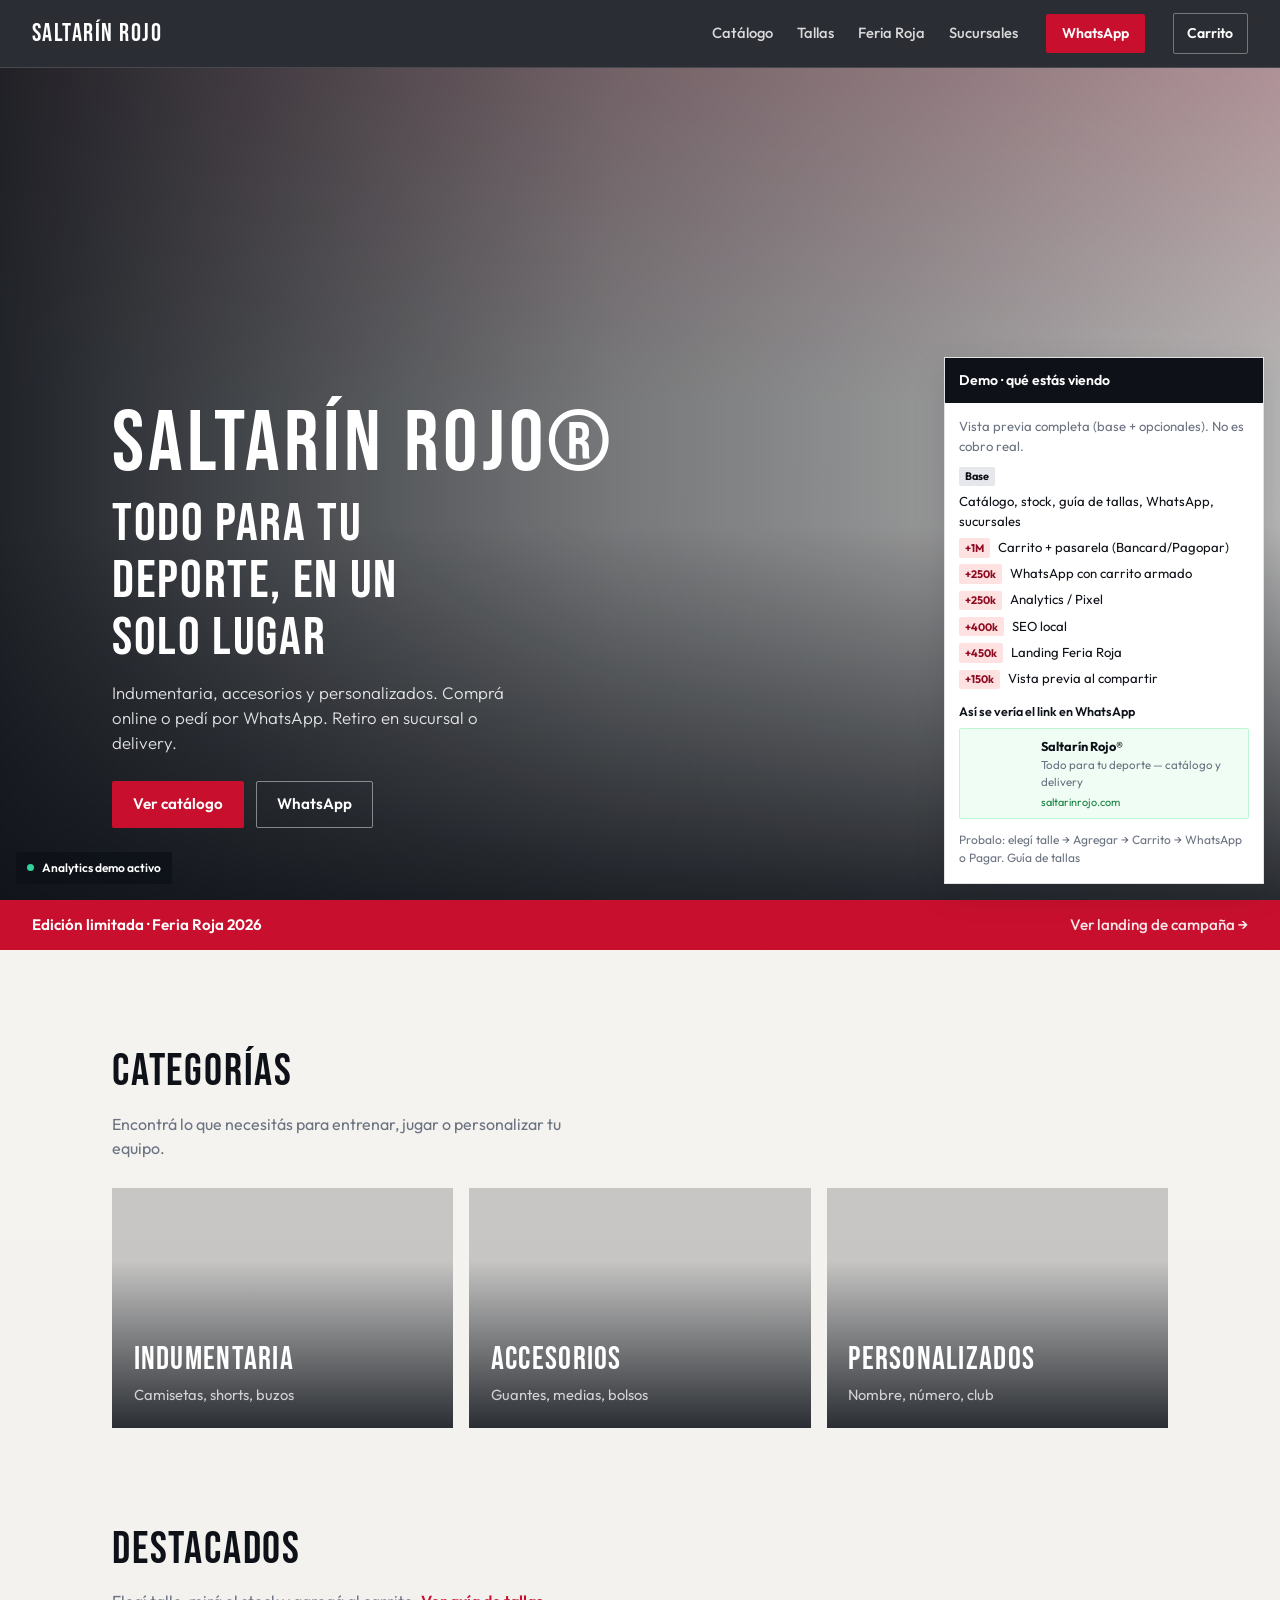
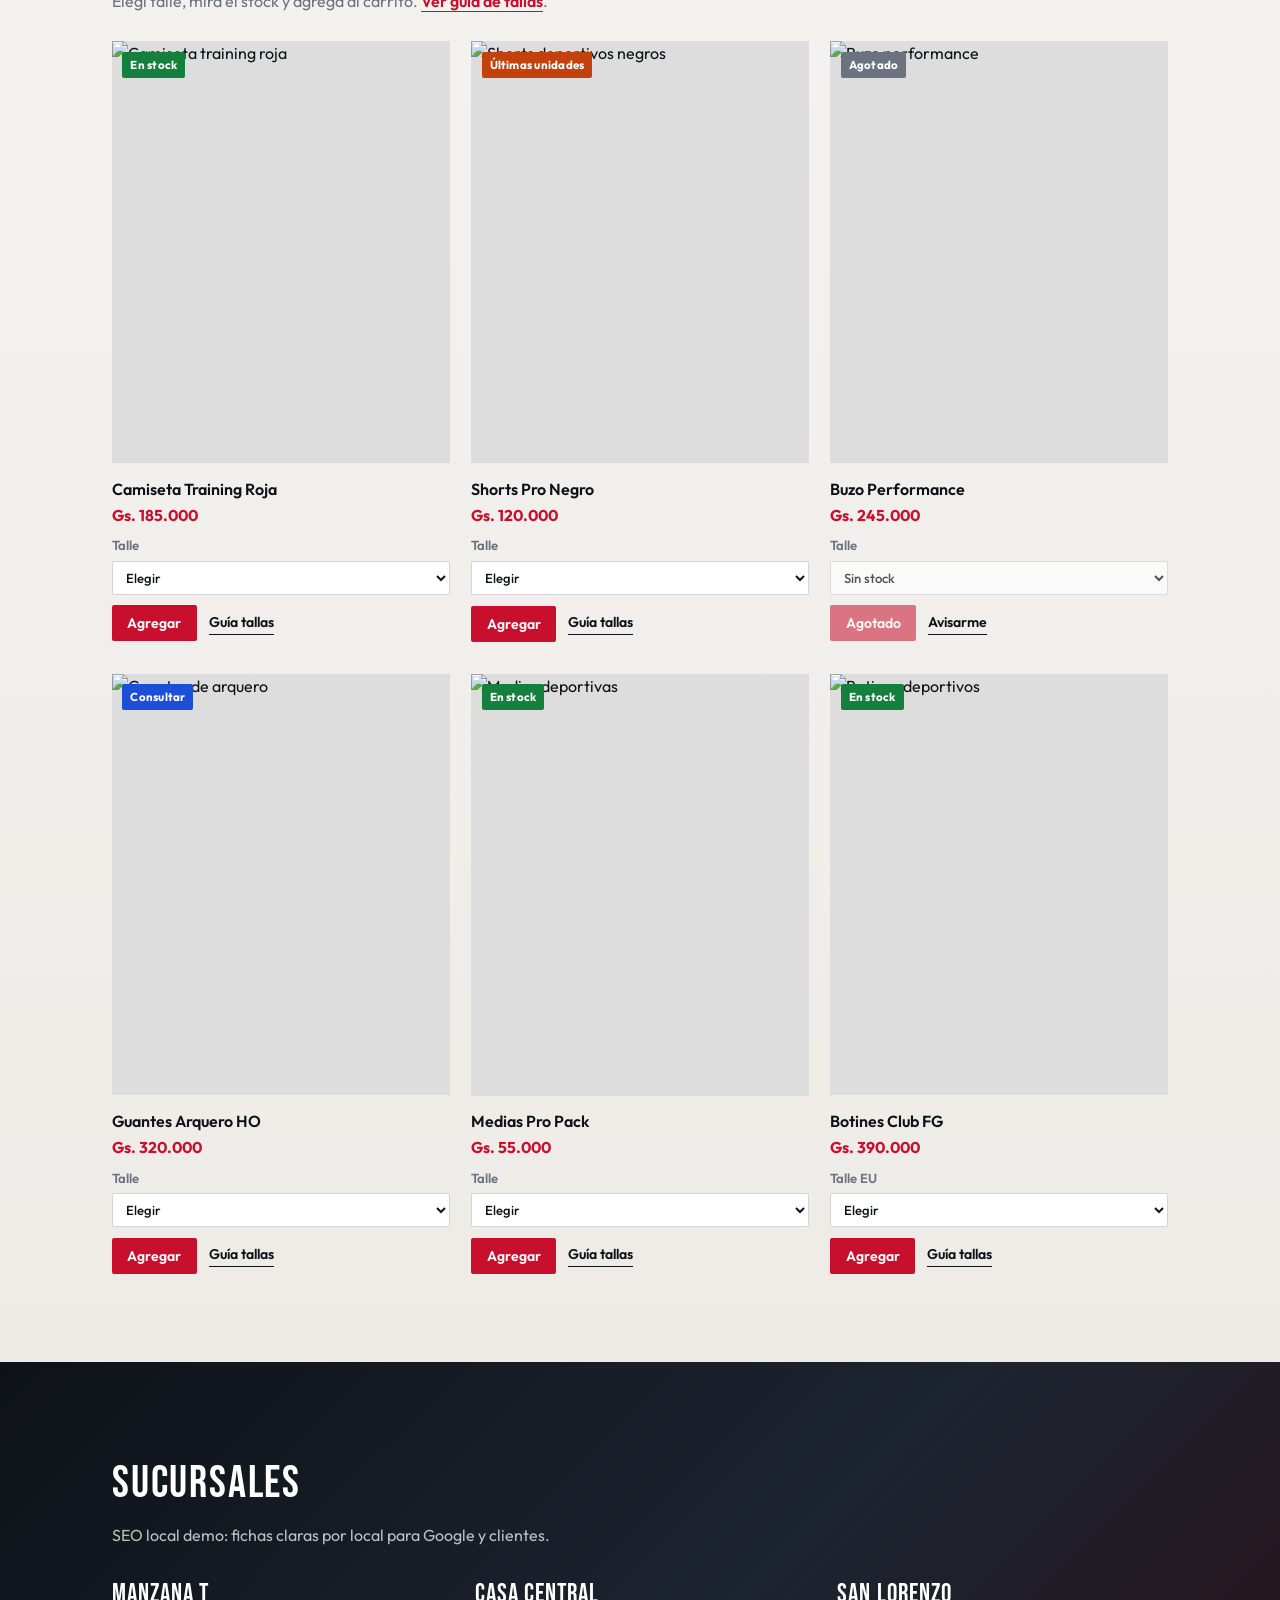
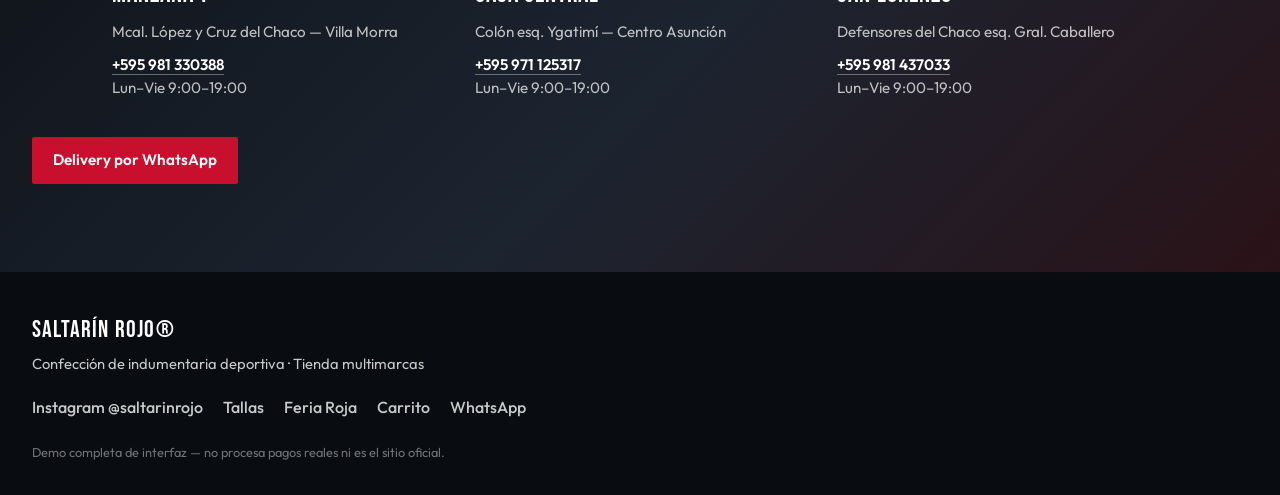
==== index.html @ d2ae8143 "Demo Saltarin Rojo para revision de cliente" ====
<!DOCTYPE html>
<html lang="es">
<head>
  <meta charset="UTF-8" />
  <meta name="viewport" content="width=device-width, initial-scale=1" />
  <title>Saltarín Rojo® — Demo completa</title>
  <meta name="description" content="Demo completa: catálogo, carrito, pasarela, campaña y más. Asunción, Paraguay." />
  <meta property="og:title" content="Saltarín Rojo® — Todo para tu deporte" />
  <meta property="og:description" content="Indumentaria, accesorios y personalizados. Catálogo y delivery en Asunción." />
  <meta property="og:image" content="https://images.unsplash.com/photo-1574629810360-7efbbe195018?auto=format&fit=crop&w=1200&q=80" />
  <link rel="preconnect" href="https://fonts.googleapis.com" />
  <link rel="preconnect" href="https://fonts.gstatic.com" crossorigin />
  <link href="https://fonts.googleapis.com/css2?family=Bebas+Neue&family=Outfit:wght@300;400;500;600;700&display=swap" rel="stylesheet" />
  <link rel="stylesheet" href="styles.css" />
</head>
<body>
  <div class="analytics-pill" title="Opcional: Analytics + Meta Pixel">
    <span class="dot"></span> Analytics demo activo
  </div>

  <header class="site-header" id="top">
    <a class="logo" href="index.html">Saltarín Rojo</a>
    <nav class="nav" aria-label="Principal">
      <a href="#catalogo">Catálogo</a>
      <a href="tallas.html">Tallas</a>
      <a href="campana.html">Feria Roja</a>
      <a href="#sucursales">Sucursales</a>
    </nav>
    <a class="nav-cta" href="https://wa.me/595981701333" target="_blank" rel="noopener">WhatsApp</a>
    <a class="cart-btn" href="carrito.html" aria-label="Carrito">
      Carrito
      <span class="cart-badge" data-cart-count hidden>0</span>
    </a>
    <button class="menu-btn" type="button" aria-label="Abrir menú" aria-expanded="false">
      <span></span><span></span>
    </button>
  </header>

  <div class="mobile-nav" hidden>
    <a href="#catalogo">Catálogo</a>
    <a href="tallas.html">Tallas</a>
    <a href="campana.html">Feria Roja</a>
    <a href="#sucursales">Sucursales</a>
    <a href="carrito.html">Carrito</a>
    <a href="https://wa.me/595981701333" target="_blank" rel="noopener">WhatsApp</a>
  </div>

  <main>
    <section class="hero" aria-label="Inicio">
      <div class="hero-media" role="img" aria-label="Indumentaria deportiva"></div>
      <div class="hero-veil"></div>
      <div class="hero-content">
        <p class="hero-brand">Saltarín Rojo®</p>
        <h1>Todo para tu deporte, en un solo lugar</h1>
        <p class="hero-lead">Indumentaria, accesorios y personalizados. Comprá online o pedí por WhatsApp. Retiro en sucursal o delivery.</p>
        <div class="hero-actions">
          <a class="btn btn-primary" href="#catalogo">Ver catálogo</a>
          <a class="btn btn-ghost" href="https://wa.me/595981701333" target="_blank" rel="noopener">WhatsApp</a>
        </div>
      </div>
    </section>

    <a class="promo-strip" href="campana.html">
      <span>Edición limitada · Feria Roja 2026</span>
      <span class="promo-strip-cta">Ver landing de campaña →</span>
    </a>

    <section class="categories reveal" id="categorias" aria-labelledby="cat-title">
      <div class="section-head">
        <h2 id="cat-title">Categorías</h2>
        <p>Encontrá lo que necesitás para entrenar, jugar o personalizar tu equipo.</p>
      </div>
      <div class="category-grid">
        <a class="category" href="#catalogo" style="--img: url('https://images.unsplash.com/photo-1517466787929-bc90951d0974?auto=format&fit=crop&w=1200&q=80')">
          <span class="category-name">Indumentaria</span>
          <span class="category-hint">Camisetas, shorts, buzos</span>
        </a>
        <a class="category" href="#catalogo" style="--img: url('https://images.unsplash.com/photo-1574629810360-7efbbe195018?auto=format&fit=crop&w=1200&q=80')">
          <span class="category-name">Accesorios</span>
          <span class="category-hint">Guantes, medias, bolsos</span>
        </a>
        <a class="category" href="https://wa.me/595981701333?text=Hola%2C%20quiero%20consultar%20por%20personalizados" target="_blank" rel="noopener" style="--img: url('https://images.unsplash.com/photo-1551958219-acbc608c6377?auto=format&fit=crop&w=1200&q=80')">
          <span class="category-name">Personalizados</span>
          <span class="category-hint">Nombre, número, club</span>
        </a>
      </div>
    </section>

    <section class="catalog reveal" id="catalogo" aria-labelledby="prod-title">
      <div class="section-head">
        <h2 id="prod-title">Destacados</h2>
        <p>Elegí talle, mirá el stock y agregá al carrito. <a href="tallas.html">Ver guía de tallas</a>.</p>
      </div>
      <div class="product-grid">
        <article class="product">
          <div class="product-media">
            <span class="stock-badge in">En stock</span>
            <img src="https://images.unsplash.com/photo-1586790170083-2f9ceadc561d?auto=format&fit=crop&w=800&q=80" alt="Camiseta training roja" loading="lazy" />
          </div>
          <h3>Camiseta Training Roja</h3>
          <p class="price">Gs. 185.000</p>
          <label class="size-label">Talle
            <select data-size-select required>
              <option value="">Elegir</option>
              <option>S</option><option>M</option><option>L</option><option>XL</option>
            </select>
          </label>
          <div class="product-actions">
            <button type="button" class="btn btn-primary btn-sm" data-add-cart data-stock="in" data-id="cam-roja" data-name="Camiseta Training Roja" data-price="185000" data-image="https://images.unsplash.com/photo-1586790170083-2f9ceadc561d?auto=format&fit=crop&w=400&q=80">Agregar</button>
            <a class="product-link" href="tallas.html#remeras">Guía tallas</a>
          </div>
        </article>
        <article class="product">
          <div class="product-media">
            <span class="stock-badge low">Últimas unidades</span>
            <img src="https://images.unsplash.com/photo-1591195853828-11db59a44f6b?auto=format&fit=crop&w=800&q=80" alt="Shorts deportivos negros" loading="lazy" />
          </div>
          <h3>Shorts Pro Negro</h3>
          <p class="price">Gs. 120.000</p>
          <label class="size-label">Talle
            <select data-size-select required>
              <option value="">Elegir</option>
              <option>S</option><option>M</option><option>L</option><option>XL</option>
            </select>
          </label>
          <div class="product-actions">
            <button type="button" class="btn btn-primary btn-sm" data-add-cart data-stock="low" data-id="short-neg" data-name="Shorts Pro Negro" data-price="120000" data-image="https://images.unsplash.com/photo-1591195853828-11db59a44f6b?auto=format&fit=crop&w=400&q=80">Agregar</button>
            <a class="product-link" href="tallas.html#shorts">Guía tallas</a>
          </div>
        </article>
        <article class="product">
          <div class="product-media">
            <span class="stock-badge out">Agotado</span>
            <img src="https://images.unsplash.com/photo-1556821840-3a63f95609a7?auto=format&fit=crop&w=800&q=80" alt="Buzo performance" loading="lazy" />
          </div>
          <h3>Buzo Performance</h3>
          <p class="price">Gs. 245.000</p>
          <label class="size-label">Talle
            <select data-size-select disabled>
              <option>Sin stock</option>
            </select>
          </label>
          <div class="product-actions">
            <button type="button" class="btn btn-primary btn-sm" disabled data-stock="out">Agotado</button>
            <a class="product-link" href="https://wa.me/595981701333?text=Hola%2C%20avisame%20cuando%20llegue%20el%20Buzo%20Performance" target="_blank" rel="noopener">Avisarme</a>
          </div>
        </article>
        <article class="product">
          <div class="product-media">
            <span class="stock-badge ask">Consultar</span>
            <img src="https://images.unsplash.com/photo-1614632537197-38f529b55183?auto=format&fit=crop&w=800&q=80" alt="Guantes de arquero" loading="lazy" />
          </div>
          <h3>Guantes Arquero HO</h3>
          <p class="price">Gs. 320.000</p>
          <label class="size-label">Talle
            <select data-size-select required>
              <option value="">Elegir</option>
              <option>7</option><option>8</option><option>9</option><option>10</option>
            </select>
          </label>
          <div class="product-actions">
            <button type="button" class="btn btn-primary btn-sm" data-add-cart data-stock="ask" data-id="guantes" data-name="Guantes Arquero HO" data-price="320000" data-image="https://images.unsplash.com/photo-1614632537197-38f529b55183?auto=format&fit=crop&w=400&q=80">Agregar</button>
            <a class="product-link" href="tallas.html#guantes">Guía tallas</a>
          </div>
        </article>
        <article class="product">
          <div class="product-media">
            <span class="stock-badge in">En stock</span>
            <img src="https://images.unsplash.com/photo-1586350977771-b3b0abd50c8c?auto=format&fit=crop&w=800&q=80" alt="Medias deportivas" loading="lazy" />
          </div>
          <h3>Medias Pro Pack</h3>
          <p class="price">Gs. 55.000</p>
          <label class="size-label">Talle
            <select data-size-select required>
              <option value="">Elegir</option>
              <option>S</option><option>M</option><option>L</option>
            </select>
          </label>
          <div class="product-actions">
            <button type="button" class="btn btn-primary btn-sm" data-add-cart data-stock="in" data-id="medias" data-name="Medias Pro Pack" data-price="55000" data-image="https://images.unsplash.com/photo-1586350977771-b3b0abd50c8c?auto=format&fit=crop&w=400&q=80">Agregar</button>
            <a class="product-link" href="tallas.html#medias">Guía tallas</a>
          </div>
        </article>
        <article class="product">
          <div class="product-media">
            <span class="stock-badge in">En stock</span>
            <img src="https://images.unsplash.com/photo-1542291026-7eec264c27ff?auto=format&fit=crop&w=800&q=80" alt="Botines deportivos" loading="lazy" />
          </div>
          <h3>Botines Club FG</h3>
          <p class="price">Gs. 390.000</p>
          <label class="size-label">Talle EU
            <select data-size-select required>
              <option value="">Elegir</option>
              <option>40</option><option>41</option><option>42</option><option>43</option><option>44</option>
            </select>
          </label>
          <div class="product-actions">
            <button type="button" class="btn btn-primary btn-sm" data-add-cart data-stock="in" data-id="botines" data-name="Botines Club FG" data-price="390000" data-image="https://images.unsplash.com/photo-1542291026-7eec264c27ff?auto=format&fit=crop&w=400&q=80">Agregar</button>
            <a class="product-link" href="tallas.html#zapatos">Guía tallas</a>
          </div>
        </article>
      </div>
    </section>

    <section class="stores reveal" id="sucursales" aria-labelledby="stores-title">
      <div class="section-head light">
        <h2 id="stores-title">Sucursales</h2>
        <p>SEO local demo: fichas claras por local para Google y clientes.</p>
      </div>
      <div class="store-list">
        <article class="store" itemscope itemtype="https://schema.org/LocalBusiness">
          <h3 itemprop="name">Manzana T</h3>
          <p itemprop="address">Mcal. López y Cruz del Chaco — Villa Morra</p>
          <a href="tel:+595981330388" itemprop="telephone">+595 981 330388</a>
          <p class="store-meta">Lun–Vie 9:00–19:00</p>
        </article>
        <article class="store" itemscope itemtype="https://schema.org/LocalBusiness">
          <h3 itemprop="name">Casa Central</h3>
          <p itemprop="address">Colón esq. Ygatimí — Centro Asunción</p>
          <a href="tel:+595971125317" itemprop="telephone">+595 971 125317</a>
          <p class="store-meta">Lun–Vie 9:00–19:00</p>
        </article>
        <article class="store" itemscope itemtype="https://schema.org/LocalBusiness">
          <h3 itemprop="name">San Lorenzo</h3>
          <p itemprop="address">Defensores del Chaco esq. Gral. Caballero</p>
          <a href="tel:+595981437033" itemprop="telephone">+595 981 437033</a>
          <p class="store-meta">Lun–Vie 9:00–19:00</p>
        </article>
      </div>
      <a class="btn btn-primary stores-cta" href="https://wa.me/595981701333?text=Hola%2C%20quiero%20hacer%20un%20pedido%20por%20delivery" target="_blank" rel="noopener">Delivery por WhatsApp</a>
    </section>
  </main>

  <footer class="site-footer">
    <div class="footer-brand">
      <strong>Saltarín Rojo®</strong>
      <p>Confección de indumentaria deportiva · Tienda multimarcas</p>
    </div>
    <div class="footer-links">
      <a href="https://www.instagram.com/saltarinrojo/" target="_blank" rel="noopener">Instagram @saltarinrojo</a>
      <a href="tallas.html">Tallas</a>
      <a href="campana.html">Feria Roja</a>
      <a href="carrito.html">Carrito</a>
      <a href="https://wa.me/595981701333" target="_blank" rel="noopener">WhatsApp</a>
    </div>
    <p class="footer-note">Demo completa de interfaz — no procesa pagos reales ni es el sitio oficial.</p>
  </footer>

  <script src="cart.js"></script>
  <script src="script.js"></script>
  <script src="demo-panel.js"></script>
</body>
</html>
---- styles.css ----
:root {
  --red: #c8102e;
  --red-deep: #8f0b21;
  --ink: #0e1218;
  --ink-soft: #1c2430;
  --paper: #f4f2ef;
  --muted: #6b7280;
  --line: rgba(255, 255, 255, 0.14);
  --font-display: "Bebas Neue", Impact, sans-serif;
  --font-body: "Outfit", sans-serif;
  --space: clamp(1rem, 3vw, 2rem);
  --max: 1120px;
  --header-h: 4.25rem;
  --ease: cubic-bezier(0.22, 1, 0.36, 1);
}

*,
*::before,
*::after {
  box-sizing: border-box;
}

html {
  scroll-behavior: smooth;
}

body {
  margin: 0;
  font-family: var(--font-body);
  color: var(--ink);
  background:
    radial-gradient(1200px 600px at 10% -10%, rgba(200, 16, 46, 0.08), transparent 55%),
    linear-gradient(180deg, #f7f5f2 0%, var(--paper) 40%, #ebe8e3 100%);
  line-height: 1.5;
}

img {
  max-width: 100%;
  display: block;
}

a {
  color: inherit;
  text-decoration: none;
}

/* Header */
.site-header {
  position: sticky;
  top: 0;
  z-index: 50;
  height: var(--header-h);
  display: flex;
  align-items: center;
  gap: 1.25rem;
  padding: 0 var(--space);
  background: rgba(14, 18, 24, 0.88);
  backdrop-filter: blur(12px);
  color: #fff;
  border-bottom: 1px solid var(--line);
}

.logo {
  font-family: var(--font-display);
  font-size: 1.55rem;
  letter-spacing: 0.06em;
  white-space: nowrap;
}

.nav {
  display: none;
  gap: 1.5rem;
  margin-left: auto;
  font-size: 0.92rem;
  font-weight: 500;
}

.nav a {
  opacity: 0.82;
  transition: opacity 0.2s ease;
}

.nav a:hover {
  opacity: 1;
}

.nav-cta {
  display: none;
  margin-left: 0.5rem;
  padding: 0.55rem 1rem;
  background: var(--red);
  color: #fff;
  font-weight: 600;
  font-size: 0.88rem;
  border-radius: 2px;
  transition: background 0.2s ease;
}

.nav-cta:hover {
  background: var(--red-deep);
}

.cart-btn {
  position: relative;
  margin-left: 0.35rem;
  padding: 0.55rem 0.85rem;
  border: 1px solid rgba(255, 255, 255, 0.35);
  border-radius: 2px;
  font-size: 0.88rem;
  font-weight: 600;
  color: #fff;
}

.cart-btn.is-active,
.cart-btn:hover {
  border-color: #fff;
}

.cart-badge {
  position: absolute;
  top: -0.4rem;
  right: -0.4rem;
  min-width: 1.15rem;
  height: 1.15rem;
  padding: 0 0.25rem;
  border-radius: 2px;
  background: var(--red);
  color: #fff;
  font-size: 0.7rem;
  font-weight: 700;
  display: grid;
  place-items: center;
}

.cart-badge[hidden] {
  display: none !important;
}

.menu-btn {
  margin-left: auto;
  width: 2.5rem;
  height: 2.5rem;
  border: 0;
  background: transparent;
  display: grid;
  place-content: center;
  gap: 6px;
  cursor: pointer;
}

.menu-btn span {
  display: block;
  width: 22px;
  height: 2px;
  background: #fff;
}

.mobile-nav {
  position: sticky;
  top: var(--header-h);
  z-index: 40;
  display: grid;
  gap: 0.25rem;
  padding: 0.75rem var(--space) 1rem;
  background: var(--ink);
  color: #fff;
}

.mobile-nav a {
  padding: 0.75rem 0;
  border-bottom: 1px solid var(--line);
  font-weight: 500;
}

.mobile-nav[hidden] {
  display: none !important;
}

@media (min-width: 860px) {
  .nav,
  .nav-cta {
    display: inline-flex;
    align-items: center;
  }

  .menu-btn {
    display: none;
  }

  .cart-btn {
    margin-left: 0.5rem;
  }
}

/* Hero */
.hero {
  position: relative;
  min-height: calc(100svh - var(--header-h));
  display: grid;
  align-items: end;
  overflow: hidden;
  color: #fff;
}

.hero-media {
  position: absolute;
  inset: 0;
  background:
    url("https://images.unsplash.com/photo-1574629810360-7efbbe195018?auto=format&fit=crop&w=1800&q=80")
      center / cover no-repeat;
  transform: scale(1.06);
  animation: hero-zoom 8s var(--ease) forwards;
}

.hero-veil {
  position: absolute;
  inset: 0;
  background:
    linear-gradient(90deg, rgba(14, 18, 24, 0.92) 0%, rgba(14, 18, 24, 0.55) 48%, rgba(14, 18, 24, 0.28) 100%),
    linear-gradient(0deg, rgba(14, 18, 24, 0.85) 0%, transparent 45%),
    linear-gradient(180deg, rgba(200, 16, 46, 0.22), transparent 40%);
}

.hero-content {
  position: relative;
  z-index: 1;
  width: min(100%, var(--max));
  margin: 0 auto;
  padding: clamp(3rem, 10vh, 6rem) var(--space) clamp(2.5rem, 8vh, 4.5rem);
  opacity: 0;
  transform: translateY(28px);
  animation: hero-rise 1s var(--ease) 0.15s forwards;
}

.hero-brand {
  margin: 0 0 0.65rem;
  font-family: var(--font-display);
  font-size: clamp(2.8rem, 9vw, 5.4rem);
  letter-spacing: 0.05em;
  line-height: 0.92;
  color: #fff;
}

.hero h1 {
  margin: 0 0 0.85rem;
  max-width: 14ch;
  font-family: var(--font-display);
  font-size: clamp(2rem, 5.5vw, 3.4rem);
  letter-spacing: 0.03em;
  line-height: 1.05;
  font-weight: 400;
}

.hero-lead {
  margin: 0 0 1.6rem;
  max-width: 36ch;
  font-size: 1.05rem;
  font-weight: 300;
  color: rgba(255, 255, 255, 0.86);
}

.hero-actions {
  display: flex;
  flex-wrap: wrap;
  gap: 0.75rem;
}

.btn {
  display: inline-flex;
  align-items: center;
  justify-content: center;
  min-height: 2.85rem;
  padding: 0.7rem 1.25rem;
  font-family: var(--font-body);
  font-size: 0.95rem;
  font-weight: 600;
  border-radius: 2px;
  border: 1px solid transparent;
  transition: background 0.2s ease, color 0.2s ease, border-color 0.2s ease, transform 0.2s ease;
}

.btn:hover {
  transform: translateY(-1px);
}

.btn-primary {
  background: var(--red);
  color: #fff;
}

.btn-primary:hover {
  background: var(--red-deep);
}

.btn-ghost {
  background: transparent;
  color: #fff;
  border-color: rgba(255, 255, 255, 0.45);
}

.btn-ghost:hover {
  border-color: #fff;
  background: rgba(255, 255, 255, 0.06);
}

@keyframes hero-rise {
  to {
    opacity: 1;
    transform: translateY(0);
  }
}

@keyframes hero-zoom {
  to {
    transform: scale(1);
  }
}

/* Sections */
.section-head {
  width: min(100%, var(--max));
  margin: 0 auto 1.75rem;
  padding: 0 var(--space);
}

.section-head h2 {
  margin: 0 0 0.4rem;
  font-family: var(--font-display);
  font-size: clamp(2rem, 4vw, 2.8rem);
  letter-spacing: 0.04em;
  font-weight: 400;
}

.section-head p {
  margin: 0;
  max-width: 42ch;
  color: var(--muted);
}

.section-head.light h2,
.section-head.light p {
  color: #fff;
}

.section-head.light p {
  color: rgba(255, 255, 255, 0.72);
}

.categories {
  padding: clamp(3.5rem, 8vw, 5.5rem) 0;
}

.category-grid {
  width: min(100%, var(--max));
  margin: 0 auto;
  padding: 0 var(--space);
  display: grid;
  gap: 0.85rem;
}

@media (min-width: 800px) {
  .category-grid {
    grid-template-columns: repeat(3, 1fr);
    gap: 1rem;
  }
}

.category {
  position: relative;
  min-height: 240px;
  display: flex;
  flex-direction: column;
  justify-content: flex-end;
  padding: 1.35rem;
  color: #fff;
  overflow: hidden;
  isolation: isolate;
}

.category::before {
  content: "";
  position: absolute;
  inset: 0;
  background: var(--img) center / cover no-repeat;
  transition: transform 0.6s var(--ease);
  z-index: -2;
}

.category::after {
  content: "";
  position: absolute;
  inset: 0;
  background: linear-gradient(0deg, rgba(14, 18, 24, 0.88) 0%, rgba(14, 18, 24, 0.2) 70%);
  z-index: -1;
}

.category:hover::before {
  transform: scale(1.05);
}

.category-name {
  font-family: var(--font-display);
  font-size: 2rem;
  letter-spacing: 0.04em;
}

.category-hint {
  font-size: 0.92rem;
  color: rgba(255, 255, 255, 0.75);
}

/* Catalog */
.catalog {
  padding: 0 0 clamp(3.5rem, 8vw, 5.5rem);
}

.product-grid {
  width: min(100%, var(--max));
  margin: 0 auto;
  padding: 0 var(--space);
  display: grid;
  gap: 1.75rem 1.15rem;
  grid-template-columns: repeat(2, 1fr);
}

@media (min-width: 900px) {
  .product-grid {
    grid-template-columns: repeat(3, 1fr);
    gap: 2rem 1.35rem;
  }
}

.product h3 {
  margin: 0.85rem 0 0.2rem;
  font-size: 1rem;
  font-weight: 600;
}

.price {
  margin: 0 0 0.55rem;
  color: var(--red);
  font-weight: 700;
  font-size: 0.98rem;
}

.product-media {
  display: block;
  overflow: hidden;
  background: #ddd;
  aspect-ratio: 4 / 5;
}

.product-media img {
  width: 100%;
  height: 100%;
  object-fit: cover;
  transition: transform 0.55s var(--ease);
}

.product:hover .product-media img {
  transform: scale(1.04);
}

.product-link {
  font-size: 0.88rem;
  font-weight: 600;
  color: var(--ink);
  border-bottom: 1px solid currentColor;
  padding-bottom: 1px;
}

.product-link:hover {
  color: var(--red);
}

/* Stores */
.stores {
  padding: clamp(3.5rem, 8vw, 5.5rem) 0;
  background:
    linear-gradient(135deg, var(--ink) 0%, var(--ink-soft) 55%, #2a1218 100%);
  color: #fff;
}

.store-list {
  width: min(100%, var(--max));
  margin: 0 auto 1.75rem;
  padding: 0 var(--space);
  display: grid;
  gap: 1.5rem;
}

@media (min-width: 800px) {
  .store-list {
    grid-template-columns: repeat(3, 1fr);
    gap: 2rem;
  }
}

.store h3 {
  margin: 0 0 0.35rem;
  font-family: var(--font-display);
  font-size: 1.65rem;
  letter-spacing: 0.04em;
  font-weight: 400;
}

.store p {
  margin: 0 0 0.55rem;
  color: rgba(255, 255, 255, 0.72);
  font-size: 0.95rem;
}

.store a {
  color: #fff;
  font-weight: 600;
  font-size: 0.95rem;
  border-bottom: 1px solid rgba(255, 255, 255, 0.35);
}

.stores-cta {
  margin-left: var(--space);
}

/* Footer */
.site-footer {
  padding: 2.5rem var(--space) 2rem;
  background: #090c10;
  color: rgba(255, 255, 255, 0.78);
}

.footer-brand strong {
  display: block;
  margin-bottom: 0.35rem;
  font-family: var(--font-display);
  font-size: 1.5rem;
  letter-spacing: 0.05em;
  color: #fff;
  font-weight: 400;
}

.footer-brand p {
  margin: 0 0 1.25rem;
  font-size: 0.92rem;
}

.footer-links {
  display: flex;
  flex-wrap: wrap;
  gap: 0.85rem 1.25rem;
  margin-bottom: 1.5rem;
  font-weight: 500;
}

.footer-links a:hover {
  color: #fff;
}

.footer-note {
  margin: 0;
  font-size: 0.8rem;
  color: rgba(255, 255, 255, 0.42);
}

.product-media {
  position: relative;
}

.stock-badge {
  position: absolute;
  top: 0.65rem;
  left: 0.65rem;
  z-index: 1;
  padding: 0.28rem 0.5rem;
  font-size: 0.72rem;
  font-weight: 700;
  letter-spacing: 0.02em;
  border-radius: 2px;
  color: #fff;
}

.stock-badge.in {
  background: #15803d;
}

.stock-badge.low {
  background: #c2410c;
}

.stock-badge.out {
  background: #6b7280;
}

.stock-badge.ask {
  background: #1d4ed8;
}

.size-label {
  display: grid;
  gap: 0.3rem;
  margin: 0 0 0.65rem;
  font-size: 0.82rem;
  font-weight: 600;
  color: var(--muted);
}

.size-label select {
  font: inherit;
  font-weight: 500;
  color: var(--ink);
  padding: 0.45rem 0.55rem;
  border: 1px solid rgba(14, 18, 24, 0.18);
  border-radius: 2px;
  background: #fff;
}

.size-label select.needs-size {
  border-color: var(--red);
  outline: 1px solid var(--red);
}

.product-actions {
  display: flex;
  flex-wrap: wrap;
  align-items: center;
  gap: 0.75rem;
}

.btn:disabled {
  opacity: 0.55;
  cursor: not-allowed;
  transform: none;
}

.btn-wa {
  background: #128c7e;
  color: #fff;
  border-color: #128c7e;
}

.btn-wa:hover {
  background: #0e6f64;
}

.btn-wa.is-disabled {
  opacity: 0.5;
  pointer-events: none;
}

/* Size guide */
.size-tabs {
  display: flex;
  flex-wrap: wrap;
  gap: 0.5rem 0.85rem;
  margin: 0 0 1.75rem;
  font-weight: 600;
  font-size: 0.92rem;
}

.size-tabs a {
  border-bottom: 1px solid currentColor;
  padding-bottom: 1px;
}

.size-block {
  margin-bottom: 2rem;
}

.size-block h2 {
  margin: 0 0 0.35rem;
  font-family: var(--font-display);
  font-size: 1.75rem;
  letter-spacing: 0.04em;
  font-weight: 400;
}

.size-hint {
  margin: 0 0 0.75rem;
  color: var(--muted);
  font-size: 0.9rem;
}

.table-wrap {
  overflow-x: auto;
  border: 1px solid rgba(14, 18, 24, 0.1);
  background: #fff;
}

.size-guide table {
  width: 100%;
  border-collapse: collapse;
  font-size: 0.9rem;
}

.size-guide th,
.size-guide td {
  padding: 0.65rem 0.75rem;
  text-align: left;
  border-bottom: 1px solid rgba(14, 18, 24, 0.08);
}

.size-guide th {
  background: var(--ink);
  color: #fff;
  font-weight: 600;
}

.size-guide tr:last-child td {
  border-bottom: 0;
}

.section-head a {
  color: var(--red);
  font-weight: 600;
  border-bottom: 1px solid currentColor;
}

.btn-sm {
  min-height: 2.25rem;
  padding: 0.45rem 0.9rem;
  font-size: 0.88rem;
}

.btn.just-added {
  background: var(--ink);
}

.btn-ghost-dark {
  background: transparent;
  color: var(--ink);
  border: 1px solid rgba(14, 18, 24, 0.25);
}

.btn-ghost-dark:hover {
  border-color: var(--ink);
}

.promo-strip {
  display: flex;
  flex-wrap: wrap;
  justify-content: space-between;
  gap: 0.5rem 1rem;
  padding: 0.85rem var(--space);
  background: var(--red);
  color: #fff;
  font-weight: 600;
  font-size: 0.95rem;
}

.promo-strip-cta {
  font-weight: 500;
  opacity: 0.9;
}

.store-meta {
  margin: 0.45rem 0 0;
  font-size: 0.85rem;
  color: rgba(255, 255, 255, 0.55);
}

/* Inner pages */
.page-inner {
  min-height: 100vh;
  background: var(--paper);
}

.inner-wrap {
  width: min(100%, 820px);
  margin: 0 auto;
  padding: 2rem var(--space) 4rem;
}

.page-title {
  margin: 0 0 1.25rem;
  font-family: var(--font-display);
  font-size: clamp(2.2rem, 5vw, 3rem);
  letter-spacing: 0.04em;
  font-weight: 400;
}

.opt-badge {
  display: inline-block;
  margin: 0 0 0.85rem;
  padding: 0.35rem 0.65rem;
  background: #fee2e2;
  color: var(--red-deep);
  font-size: 0.78rem;
  font-weight: 600;
  border-radius: 2px;
}

.opt-badge.on-dark {
  background: rgba(255, 255, 255, 0.14);
  color: #fff;
}

.cart-empty {
  padding: 2rem 0;
}

.cart-lines {
  display: grid;
  gap: 1rem;
  margin-bottom: 1.5rem;
}

.cart-line {
  display: grid;
  grid-template-columns: 72px 1fr auto;
  gap: 0.85rem;
  align-items: start;
  padding-bottom: 1rem;
  border-bottom: 1px solid rgba(14, 18, 24, 0.1);
}

.cart-line img {
  width: 72px;
  height: 90px;
  object-fit: cover;
}

.cart-line h2 {
  margin: 0 0 0.2rem;
  font-size: 1rem;
}

.cart-line p {
  margin: 0 0 0.5rem;
  color: var(--muted);
  font-size: 0.9rem;
}

.qty {
  display: flex;
  align-items: center;
  gap: 0.5rem;
}

.qty button {
  width: 1.75rem;
  height: 1.75rem;
  border: 1px solid rgba(14, 18, 24, 0.2);
  background: #fff;
  cursor: pointer;
  font-size: 1rem;
}

.qty .linkish {
  width: auto;
  height: auto;
  border: 0;
  background: none;
  color: var(--muted);
  font-size: 0.85rem;
  text-decoration: underline;
}

.cart-summary {
  display: grid;
  gap: 0.75rem;
  max-width: 320px;
}

.cart-total-row {
  display: flex;
  justify-content: space-between;
  align-items: baseline;
  font-size: 1.05rem;
  margin-bottom: 0.35rem;
}

/* Checkout */
.checkout-grid {
  display: grid;
  gap: 1.25rem;
}

@media (min-width: 860px) {
  .checkout-grid {
    grid-template-columns: 1fr 280px;
    align-items: start;
  }

  .checkout-aside {
    grid-column: 2;
    grid-row: 1 / span 3;
  }
}

.checkout-block {
  margin: 0;
  padding: 1.15rem;
  border: 1px solid rgba(14, 18, 24, 0.12);
  background: #fff;
}

.checkout-block legend {
  padding: 0 0.35rem;
  font-weight: 700;
}

.checkout-block label {
  display: grid;
  gap: 0.35rem;
  margin-bottom: 0.85rem;
  font-size: 0.9rem;
  font-weight: 500;
}

.checkout-block input,
.checkout-block select,
.checkout-block textarea {
  font: inherit;
  padding: 0.65rem 0.75rem;
  border: 1px solid rgba(14, 18, 24, 0.18);
  border-radius: 2px;
  background: #fff;
}

.pay-option {
  display: flex !important;
  align-items: flex-start;
  gap: 0.65rem;
  grid-template-columns: none !important;
  padding: 0.65rem 0;
  border-bottom: 1px solid rgba(14, 18, 24, 0.08);
  font-weight: 400 !important;
}

.secure-note {
  margin: 0.75rem 0 0;
  font-size: 0.82rem;
  color: var(--muted);
}

.checkout-aside {
  padding: 1.15rem;
  background: #fff;
  border: 1px solid rgba(14, 18, 24, 0.12);
  display: grid;
  gap: 0.65rem;
}

.checkout-aside h2 {
  margin: 0;
  font-size: 1.05rem;
}

.checkout-aside #checkout-lines p {
  display: flex;
  justify-content: space-between;
  gap: 0.75rem;
  margin: 0 0 0.35rem;
  font-size: 0.9rem;
  color: var(--muted);
}

.confirm-lead {
  max-width: 40ch;
  color: var(--muted);
}

.order-box {
  margin: 1.25rem 0 1.5rem;
  padding: 1.15rem;
  background: #fff;
  border: 1px solid rgba(14, 18, 24, 0.12);
}

.order-box p {
  margin: 0 0 0.45rem;
}

.confirm-actions {
  display: flex;
  flex-wrap: wrap;
  gap: 0.75rem;
}

/* Campaign */
.campaign-hero {
  position: relative;
  min-height: 78svh;
  display: grid;
  align-items: end;
  color: #fff;
  overflow: hidden;
}

.campaign-media {
  position: absolute;
  inset: 0;
  background: url("https://images.unsplash.com/photo-1461896836934-ffe607ba6851?auto=format&fit=crop&w=1800&q=80")
    center / cover no-repeat;
}

.campaign-veil {
  position: absolute;
  inset: 0;
  background:
    linear-gradient(90deg, rgba(14, 18, 24, 0.9), rgba(14, 18, 24, 0.35)),
    linear-gradient(0deg, rgba(200, 16, 46, 0.45), transparent 50%);
}

.campaign-content {
  position: relative;
  z-index: 1;
  width: min(100%, var(--max));
  margin: 0 auto;
  padding: clamp(3rem, 10vh, 5rem) var(--space);
}

.campaign-kicker {
  margin: 0 0 0.35rem;
  text-transform: uppercase;
  letter-spacing: 0.14em;
  font-size: 0.8rem;
  font-weight: 600;
  opacity: 0.85;
}

.campaign-content h1 {
  margin: 0 0 0.75rem;
  font-family: var(--font-display);
  font-size: clamp(3rem, 10vw, 5.5rem);
  letter-spacing: 0.04em;
  line-height: 0.95;
  font-weight: 400;
}

.campaign-lead {
  margin: 0 0 1.4rem;
  max-width: 34ch;
  font-weight: 300;
  color: rgba(255, 255, 255, 0.88);
}

.campaign-details {
  padding: clamp(3rem, 7vw, 4.5rem) 0;
}

.campaign-points {
  width: min(100%, var(--max));
  margin: 0 auto 1.5rem;
  padding: 0 var(--space);
  list-style: none;
}

.campaign-points li {
  padding: 0.75rem 0;
  border-bottom: 1px solid rgba(14, 18, 24, 0.1);
  font-weight: 500;
}

.campaign-details .btn {
  margin-left: var(--space);
}

/* Analytics pill */
.analytics-pill {
  position: fixed;
  left: 1rem;
  bottom: 1rem;
  z-index: 60;
  display: inline-flex;
  align-items: center;
  gap: 0.45rem;
  padding: 0.45rem 0.7rem;
  background: rgba(14, 18, 24, 0.88);
  color: #fff;
  font-size: 0.75rem;
  font-weight: 600;
  border-radius: 2px;
}

.analytics-pill .dot {
  width: 0.45rem;
  height: 0.45rem;
  border-radius: 50%;
  background: #34d399;
}

/* Demo guide panel */
.demo-panel {
  position: fixed;
  right: 1rem;
  bottom: 1rem;
  z-index: 70;
  width: min(320px, calc(100vw - 2rem));
  background: #fff;
  border: 1px solid rgba(14, 18, 24, 0.12);
  box-shadow: 0 10px 30px rgba(14, 18, 24, 0.12);
}

.demo-panel-toggle {
  width: 100%;
  padding: 0.75rem 0.9rem;
  border: 0;
  background: var(--ink);
  color: #fff;
  font: inherit;
  font-weight: 600;
  font-size: 0.88rem;
  text-align: left;
  cursor: pointer;
}

.demo-panel-body {
  padding: 0.85rem 0.9rem 1rem;
  font-size: 0.82rem;
}

.demo-panel-lead {
  margin: 0 0 0.65rem;
  color: var(--muted);
}

.demo-panel ul {
  margin: 0 0 0.85rem;
  padding: 0;
  list-style: none;
}

.demo-panel li {
  display: flex;
  flex-wrap: wrap;
  gap: 0.35rem 0.5rem;
  align-items: baseline;
  margin-bottom: 0.4rem;
}

.demo-panel .tag {
  display: inline-block;
  padding: 0.1rem 0.35rem;
  font-size: 0.68rem;
  font-weight: 700;
  border-radius: 2px;
}

.demo-panel .tag.base {
  background: #e5e7eb;
  color: var(--ink);
}

.demo-panel .tag.opt {
  background: #fee2e2;
  color: var(--red-deep);
}

.demo-share-label {
  margin: 0 0 0.4rem;
  font-weight: 600;
  font-size: 0.78rem;
}

.share-card {
  display: grid;
  grid-template-columns: 64px 1fr;
  gap: 0.55rem;
  padding: 0.5rem;
  background: #f0fdf4;
  border: 1px solid #bbf7d0;
  border-radius: 2px;
}

.share-card-img {
  width: 64px;
  height: 64px;
  background: url("https://images.unsplash.com/photo-1574629810360-7efbbe195018?auto=format&fit=crop&w=200&q=80")
    center / cover;
}

.share-card strong {
  display: block;
  font-size: 0.8rem;
}

.share-card span {
  display: block;
  font-size: 0.72rem;
  color: var(--muted);
}

.share-card em {
  display: block;
  margin-top: 0.2rem;
  font-style: normal;
  font-size: 0.68rem;
  color: #15803d;
}

.demo-panel-foot {
  margin: 0.75rem 0 0;
  font-size: 0.75rem;
  color: var(--muted);
}

.demo-panel.is-collapsed {
  width: auto;
}

@media (max-width: 720px) {
  .analytics-pill {
    display: none;
  }

  .demo-panel {
    right: 0.5rem;
    bottom: 0.5rem;
  }
}

/* Reveal on scroll */
.reveal {
  opacity: 0;
  transform: translateY(24px);
  transition: opacity 0.7s var(--ease), transform 0.7s var(--ease);
}

.reveal.is-visible {
  opacity: 1;
  transform: translateY(0);
}

@media (prefers-reduced-motion: reduce) {
  html {
    scroll-behavior: auto;
  }

  .hero-media,
  .hero-content,
  .reveal,
  .product-media img,
  .category::before {
    animation: none !important;
    transition: none !important;
    opacity: 1 !important;
    transform: none !important;
  }
}
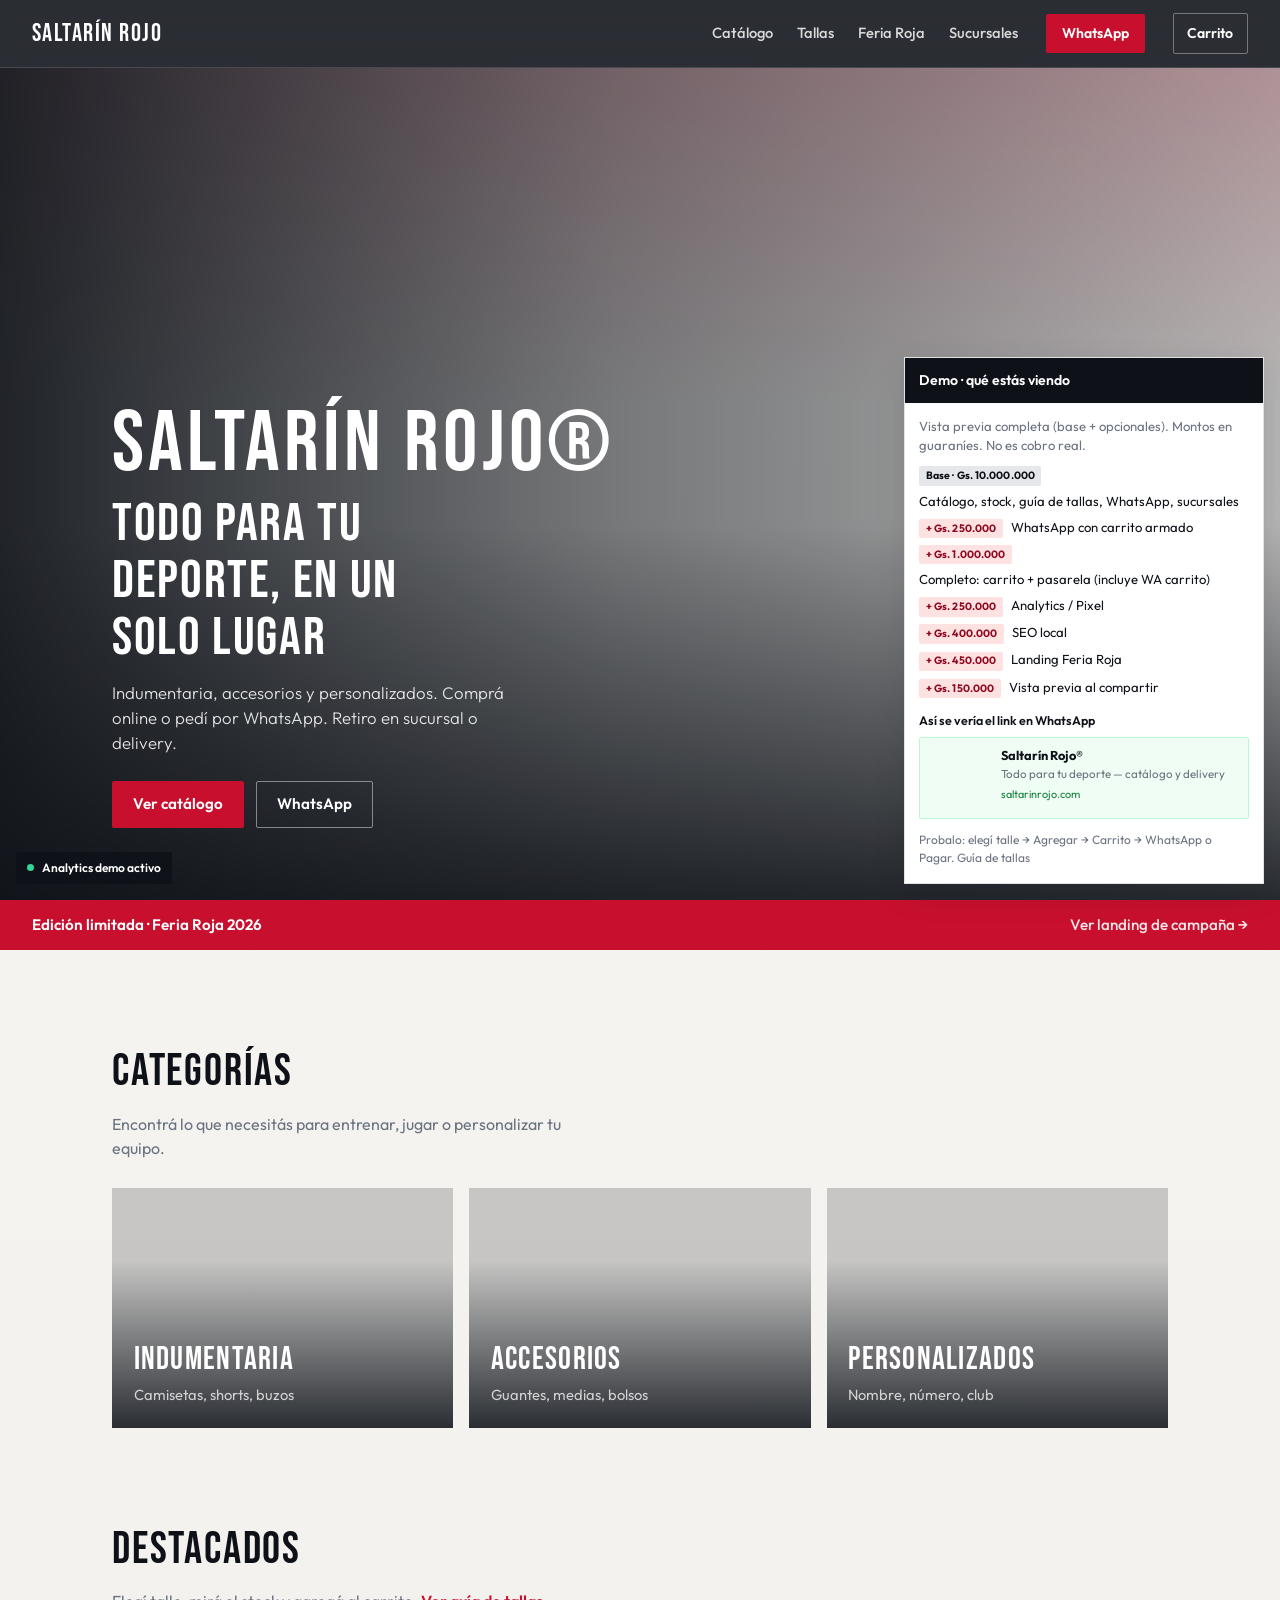
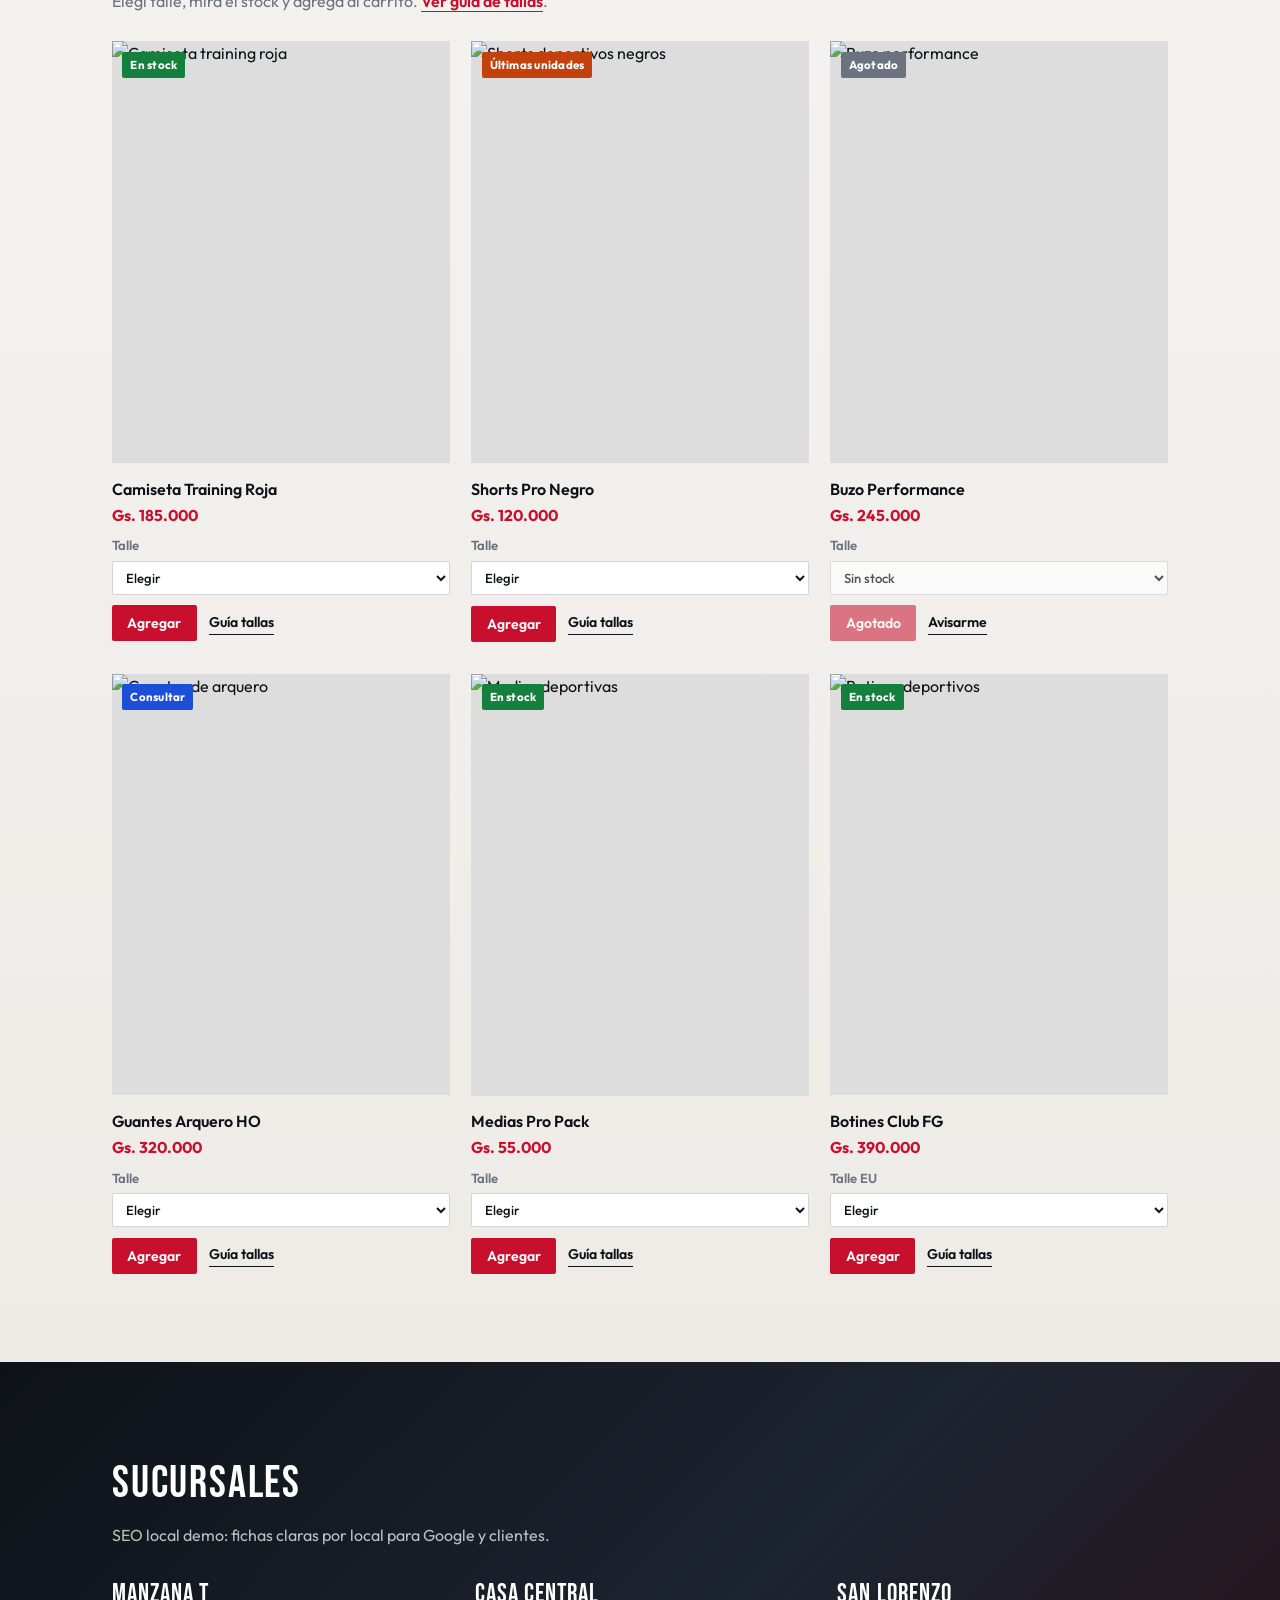
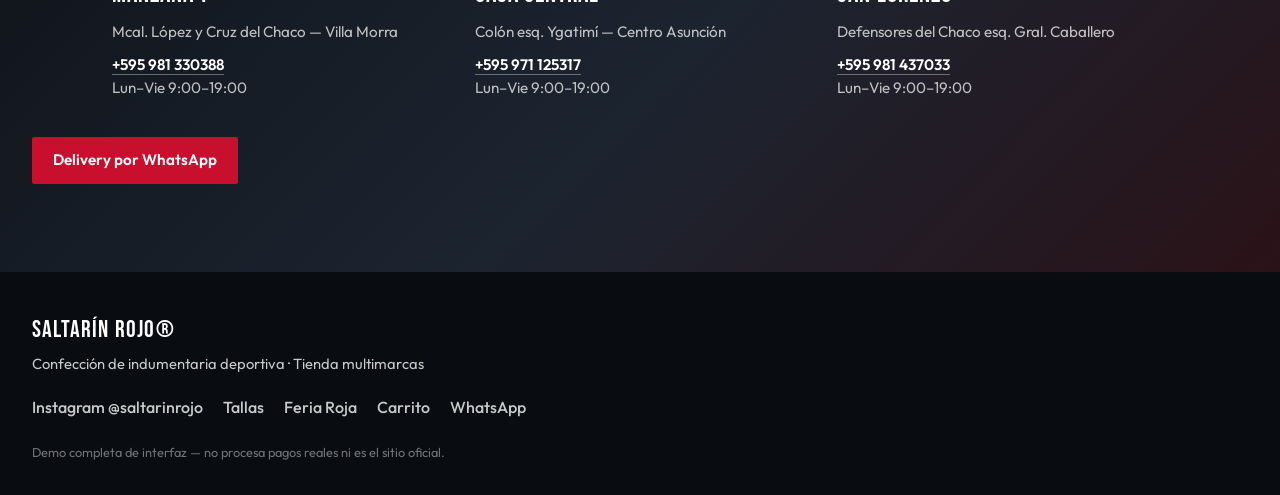
==== commit 7e3704f7: "Cache-bust panel demo para forzar Gs. actualizados" ====
--- a/index.html
+++ b/index.html
@@ -1,4 +1,4 @@
-<!DOCTYPE html>
+﻿<!DOCTYPE html>
 <html lang="es">
 <head>
   <meta charset="UTF-8" />
@@ -248,6 +248,6 @@
 
   <script src="cart.js"></script>
   <script src="script.js"></script>
-  <script src="demo-panel.js"></script>
+  <script src="demo-panel.js?v=2"></script>
 </body>
 </html>
--- a/styles.css
+++ b/styles.css
@@ -1085,7 +1085,7 @@
   right: 1rem;
   bottom: 1rem;
   z-index: 70;
-  width: min(320px, calc(100vw - 2rem));
+  width: min(360px, calc(100vw - 2rem));
   background: #fff;
   border: 1px solid rgba(14, 18, 24, 0.12);
   box-shadow: 0 10px 30px rgba(14, 18, 24, 0.12);
@@ -1130,8 +1130,10 @@
 
 .demo-panel .tag {
   display: inline-block;
-  padding: 0.1rem 0.35rem;
-  font-size: 0.68rem;
+  padding: 0.12rem 0.4rem;
+  font-size: 0.66rem;
+  white-space: nowrap;
+  letter-spacing: 0.01em;
   font-weight: 700;
   border-radius: 2px;
 }
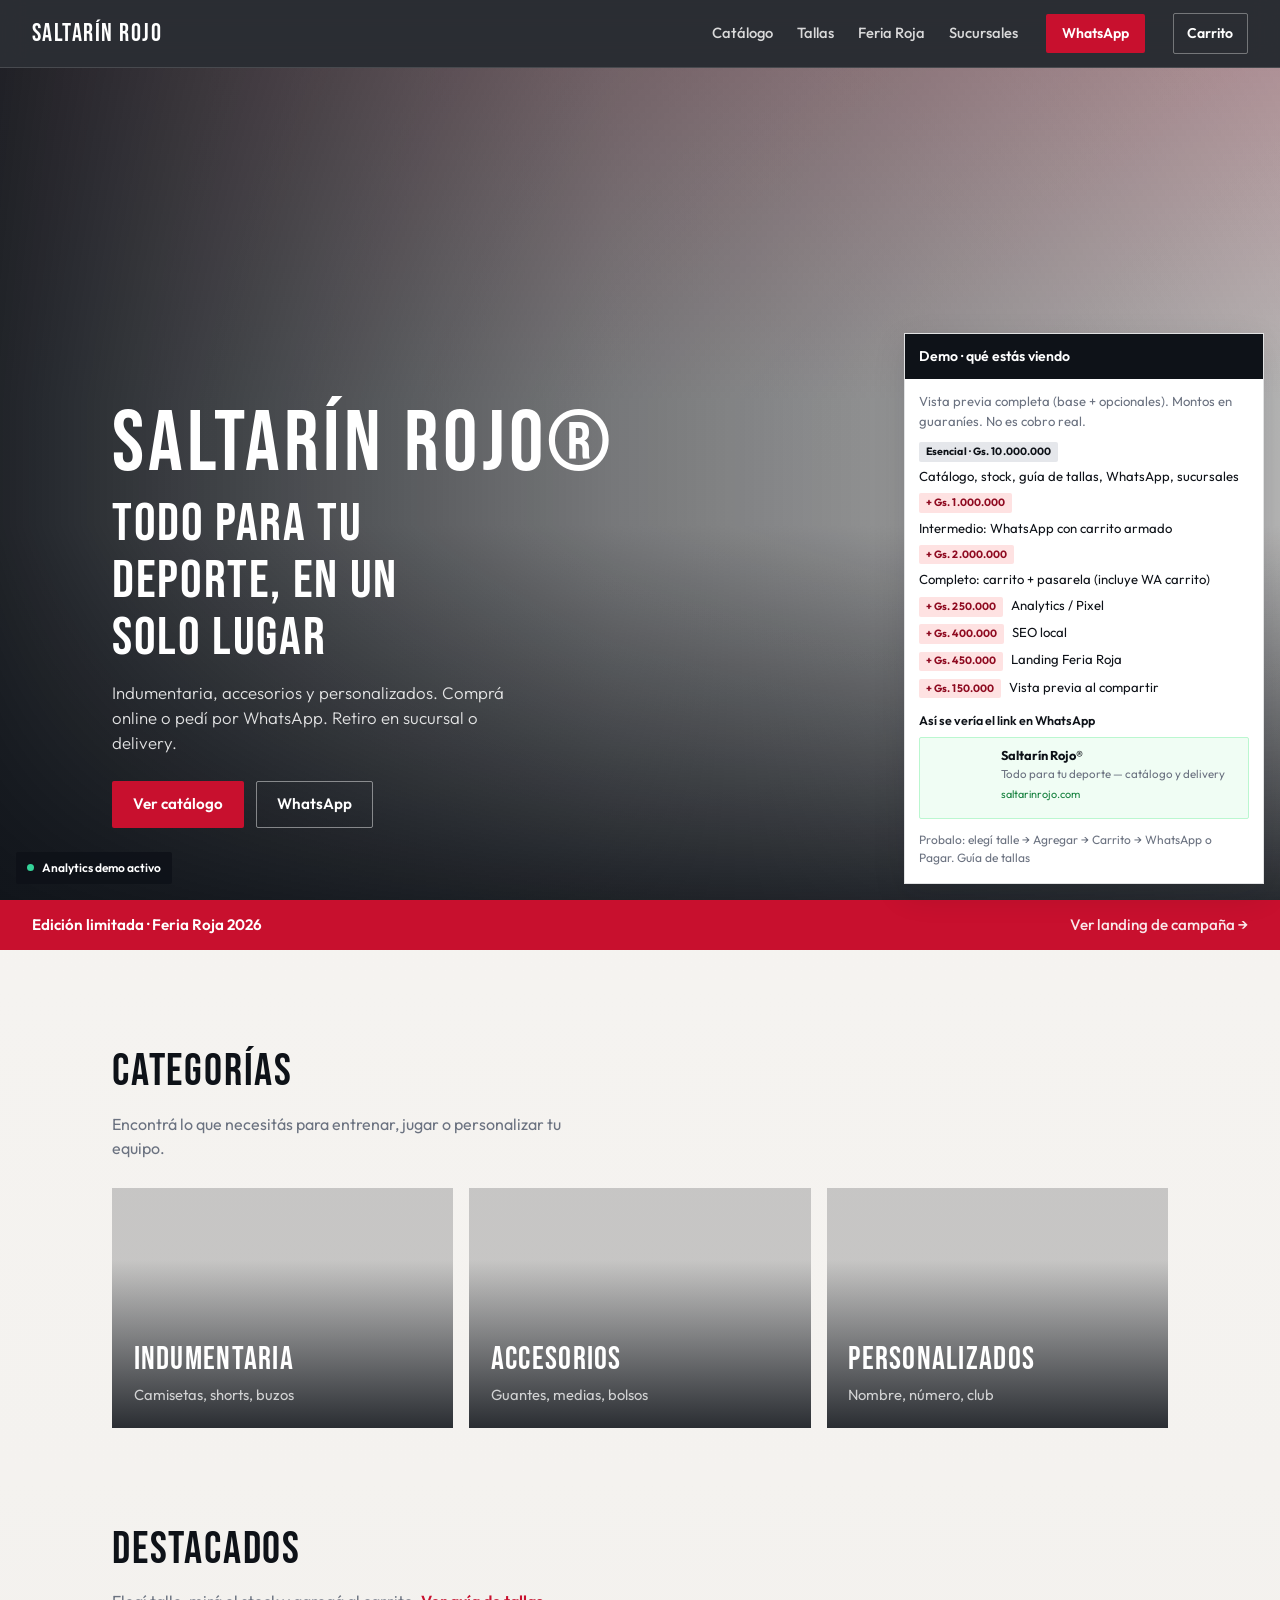
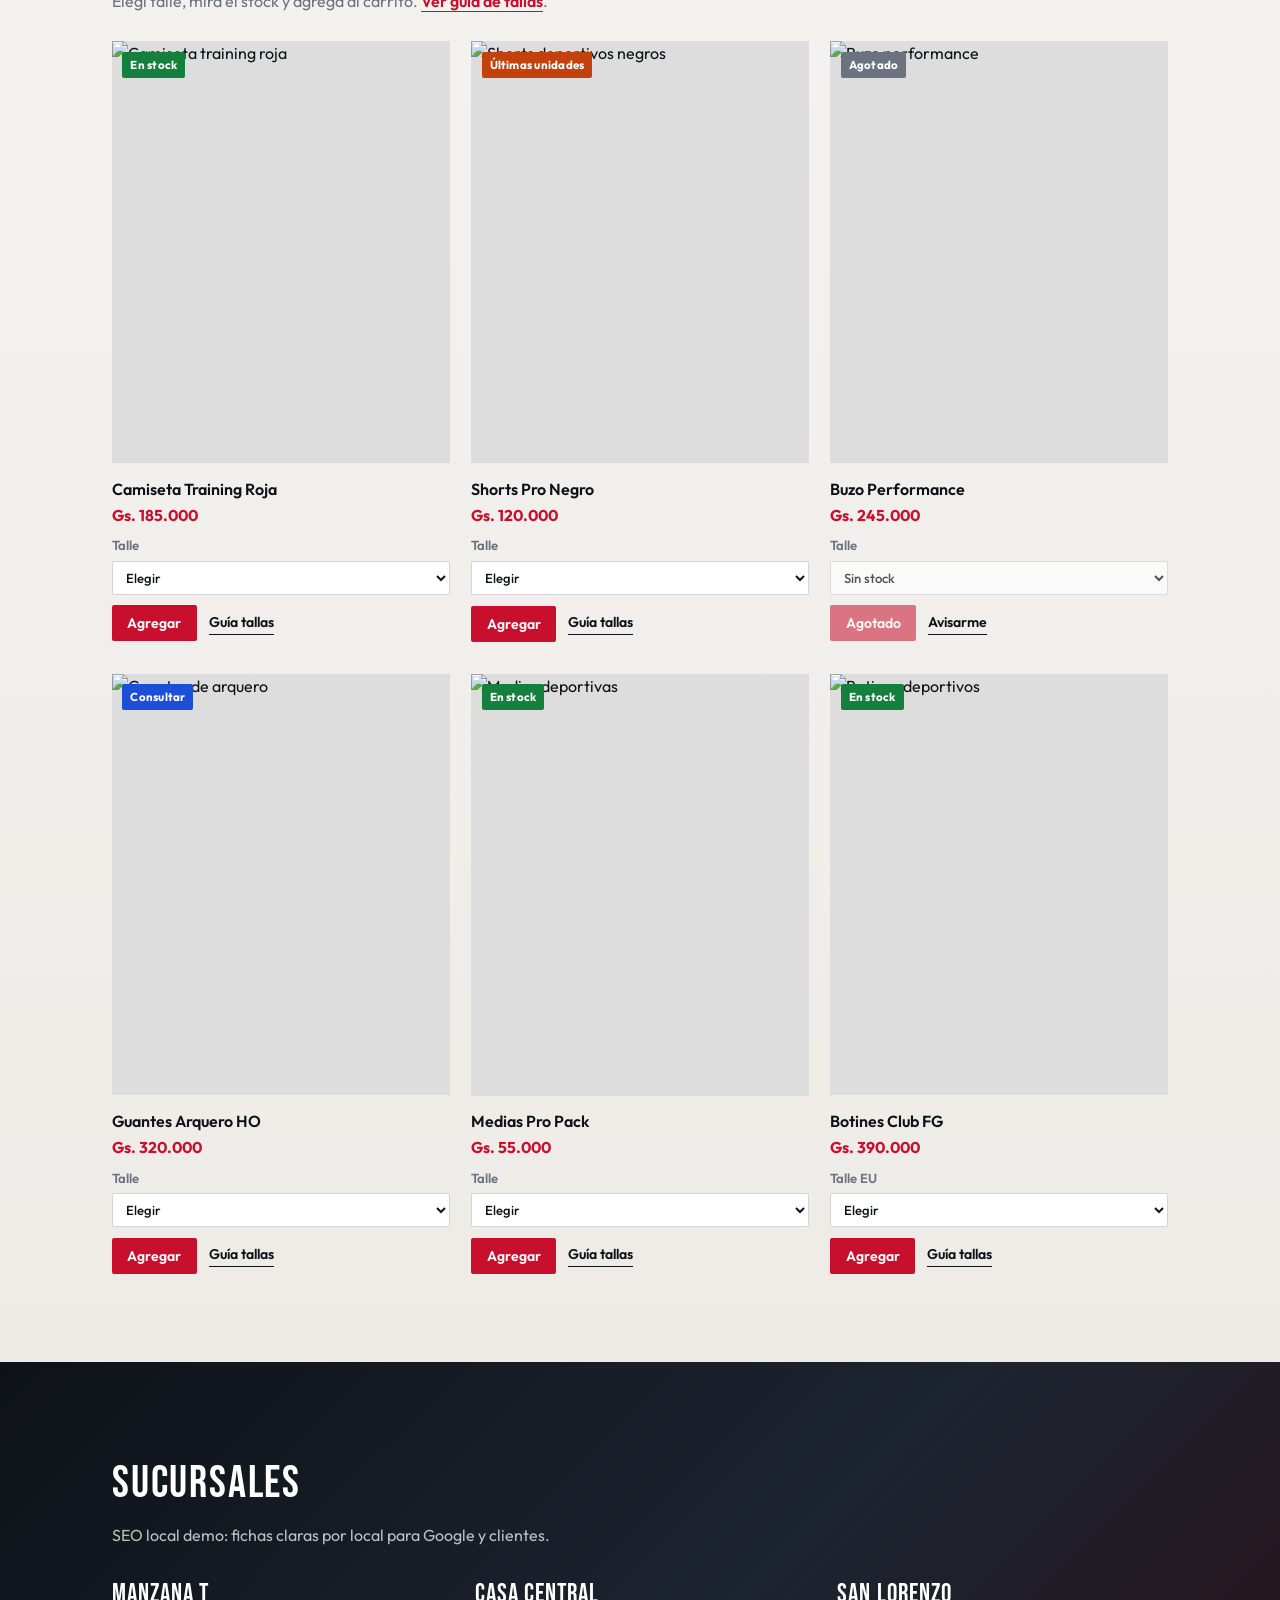
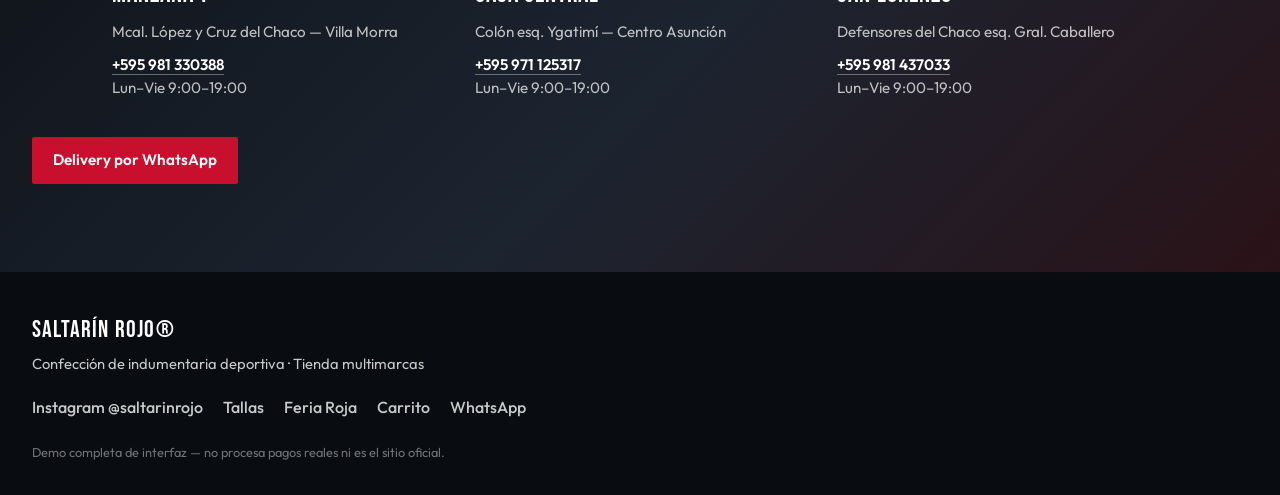
==== commit 0a3bbced: "Precios demo: Esencial 10M, Intermedio 11M, Completo 12M" ====
--- a/index.html
+++ b/index.html
@@ -248,6 +248,6 @@
 
   <script src="cart.js"></script>
   <script src="script.js"></script>
-  <script src="demo-panel.js?v=2"></script>
+  <script src="demo-panel.js?v=3"></script>
 </body>
 </html>
